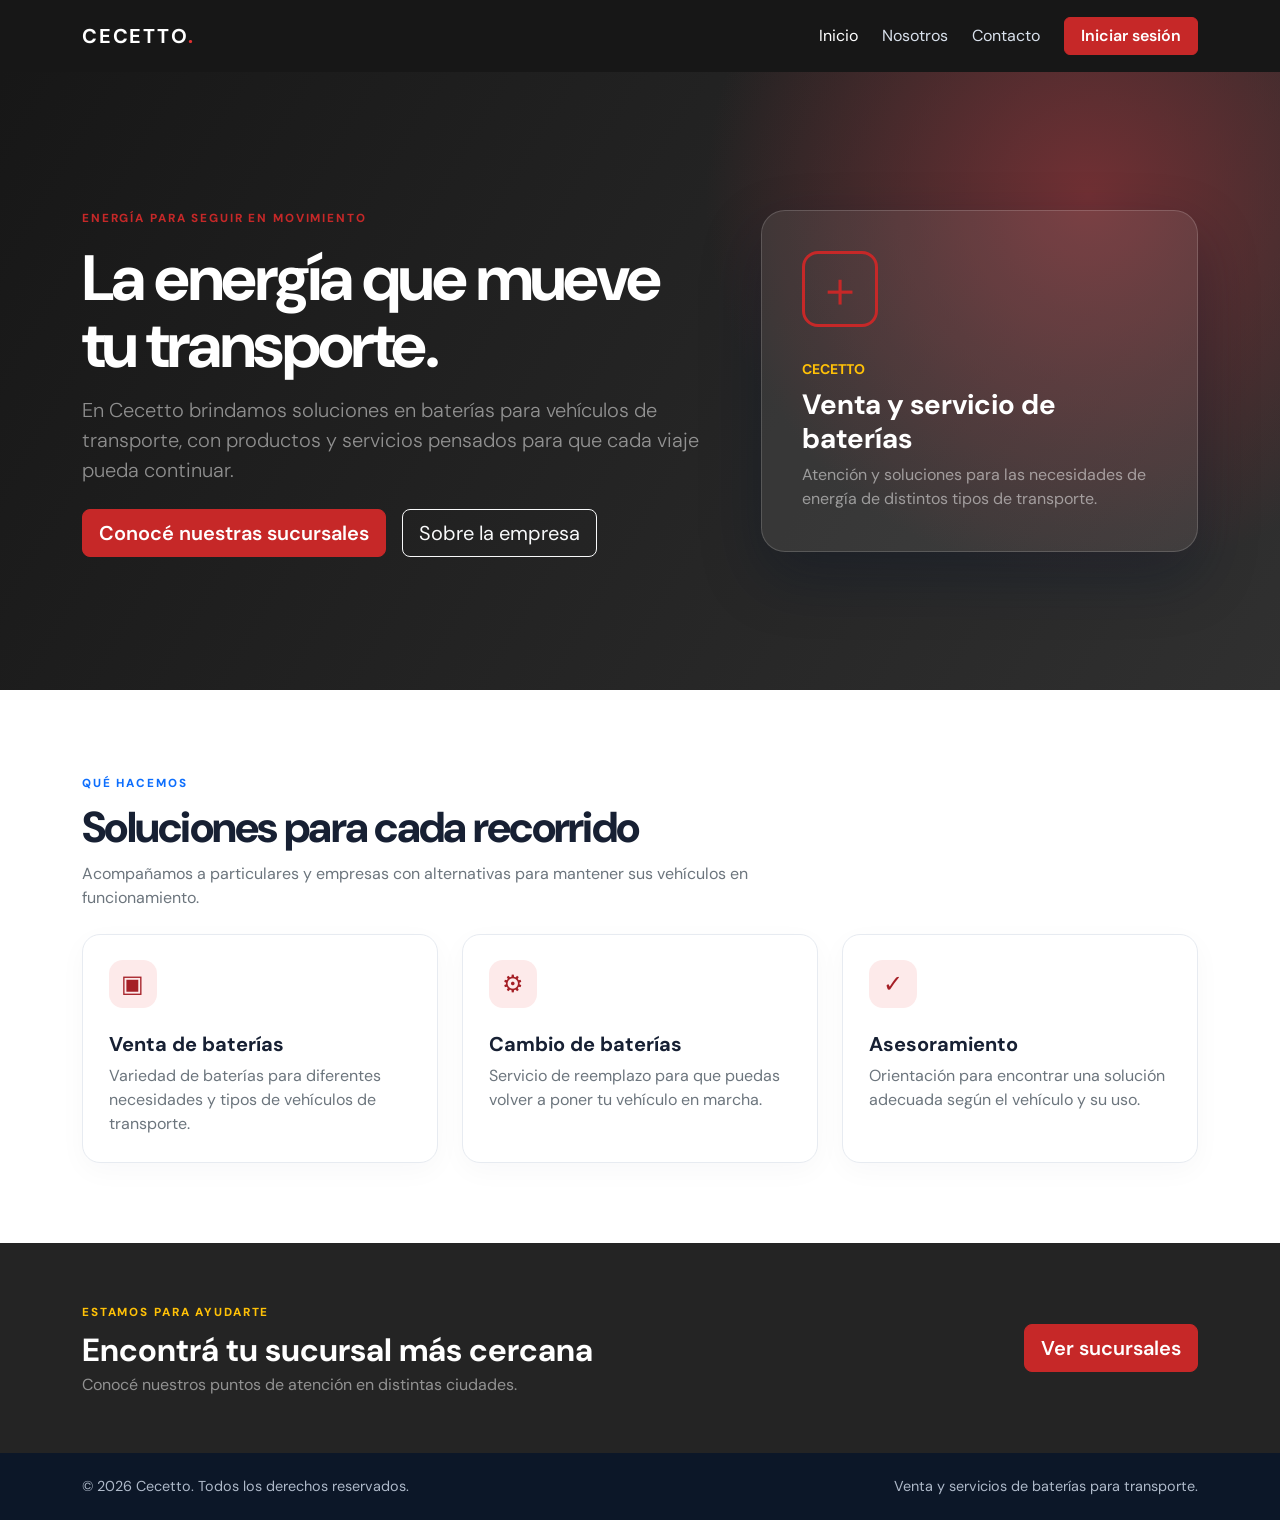
==== cecetto_frontend_rojo_negro/cecetto_frontend/index.html @ 1f848602 "Actualizacion de frontend y primera conexion con backend" ====
<!doctype html>
<html lang="es">
<head>
  <meta charset="utf-8">
  <meta name="viewport" content="width=device-width, initial-scale=1">
  <title>Cecetto | Baterías para transporte</title>
  <link href="https://cdn.jsdelivr.net/npm/bootstrap@5.3.3/dist/css/bootstrap.min.css" rel="stylesheet">
  <link rel="stylesheet" href="css/estilos.css">
</head>
<body>
<nav class="navbar navbar-expand-lg navbar-dark navbar-cecetto sticky-top">
  <div class="container">
    <a class="navbar-brand fw-bold" href="index.html">CECETTO<span class="brand-dot">.</span></a>
    <button class="navbar-toggler" type="button" data-bs-toggle="collapse" data-bs-target="#navMain" aria-controls="navMain" aria-expanded="false" aria-label="Abrir menú"><span class="navbar-toggler-icon"></span></button>
    <div class="collapse navbar-collapse" id="navMain">
  <ul class="navbar-nav ms-auto align-items-lg-center gap-lg-2">
    <li class="nav-item">
        <a class="nav-link active" href="index.html">Inicio</a>
    </li>
    <li class="nav-item">
        <a class="nav-link" href="nosotros.html">Nosotros</a>
    </li>
    <li class="nav-item">
        <a class="nav-link" href="contacto.html">Contacto</a>
    </li>
    <!-- Opciones exclusivas para empleados -->
    <li class="nav-item d-none" data-auth="employee">
        <a class="nav-link" href="crud-empleados.html">Empleados</a>
    </li>
    <li class="nav-item d-none" data-auth="employee">
        <a class="nav-link" href="gestion-servicios.html">Servicios</a>
    </li>
    <li class="nav-item ms-lg-2" data-auth="guest">
        <a class="btn btn-warning fw-semibold px-3" href="login.html">
            Iniciar sesión
        </a>
    </li>
    <li class="nav-item ms-lg-2 d-none" data-auth="employee">
        <a class="btn btn-outline-light btn btn-danger fw-semibold px-3" href="#" id="btnCerrarSesion">
            Cerrar sesión
        </a>
    </li>
</ul>
    </div>
  </div>
</nav>

<header class="hero">
  <div class="container py-5">
    <div class="row align-items-center min-vh-hero g-5">
      <div class="col-lg-7">
        <span class="eyebrow">ENERGÍA PARA SEGUIR EN MOVIMIENTO</span>
        <h1 class="display-3 fw-bold mt-3">La energía que mueve tu transporte.</h1>
        <p class="lead text-white-50 mt-3">En Cecetto brindamos soluciones en baterías para vehículos de transporte, con productos y servicios pensados para que cada viaje pueda continuar.</p>
        <div class="d-flex flex-wrap gap-3 mt-4">
          <a class="btn btn-warning btn-lg fw-semibold" href="contacto.html">Conocé nuestras sucursales</a>
          <a class="btn btn-outline-light btn-lg" href="nosotros.html">Sobre la empresa</a>
        </div>
      </div>
      <div class="col-lg-5">
        <div class="hero-panel">
          <div class="battery-icon">＋</div>
          <p class="small text-uppercase fw-bold text-warning mb-2">CECETTO</p>
          <h2 class="h3 fw-bold">Venta y servicio de baterías</h2>
          <p class="text-white-50 mb-0">Atención y soluciones para las necesidades de energía de distintos tipos de transporte.</p>
        </div>
      </div>
    </div>
  </div>
</header>

<main>
  <section class="section-padding">
    <div class="container">
      <div class="row align-items-end mb-4">
        <div class="col-lg-8">
          <span class="eyebrow text-primary">QUÉ HACEMOS</span>
          <h2 class="section-title mt-2">Soluciones para cada recorrido</h2>
          <p class="text-secondary mb-0">Acompañamos a particulares y empresas con alternativas para mantener sus vehículos en funcionamiento.</p>
        </div>
      </div>
      <div class="row g-4">
        <div class="col-md-4"><article class="feature-card h-100"><div class="feature-symbol">▣</div><h3 class="h5 fw-bold">Venta de baterías</h3><p class="text-secondary mb-0">Variedad de baterías para diferentes necesidades y tipos de vehículos de transporte.</p></article></div>
        <div class="col-md-4"><article class="feature-card h-100"><div class="feature-symbol">⚙</div><h3 class="h5 fw-bold">Cambio de baterías</h3><p class="text-secondary mb-0">Servicio de reemplazo para que puedas volver a poner tu vehículo en marcha.</p></article></div>
        <div class="col-md-4"><article class="feature-card h-100"><div class="feature-symbol">✓</div><h3 class="h5 fw-bold">Asesoramiento</h3><p class="text-secondary mb-0">Orientación para encontrar una solución adecuada según el vehículo y su uso.</p></article></div>
      </div>
    </div>
  </section>
  <section class="cta-band">
    <div class="container d-flex flex-column flex-lg-row justify-content-between align-items-lg-center gap-3">
      <div><span class="eyebrow text-warning">ESTAMOS PARA AYUDARTE</span><h2 class="h2 fw-bold text-white mt-2 mb-1">Encontrá tu sucursal más cercana</h2><p class="text-white-50 mb-0">Conocé nuestros puntos de atención en distintas ciudades.</p></div>
      <a href="contacto.html" class="btn btn-warning btn-lg fw-semibold">Ver sucursales</a>
    </div>
  </section>
</main>
<footer class="site-footer"><div class="container d-flex flex-column flex-md-row justify-content-between gap-2"><span>© 2026 Cecetto. Todos los derechos reservados.</span><span>Venta y servicios de baterías para transporte.</span></div></footer>
<script src="https://cdn.jsdelivr.net/npm/bootstrap@5.3.3/dist/js/bootstrap.bundle.min.js"></script>
<script src="JS/navbar.js"></script>
</body>
</html>
---- cecetto_frontend_rojo_negro/cecetto_frontend/css/estilos.css ----
/* =========================================================
   CECCETTO - ESTILOS GENERALES
   Colores principales: blanco, negro y rojo.
   ========================================================= */

/* Fuente utilizada en todo el sitio */
@import url('https://fonts.googleapis.com/css2?family=DM+Sans:wght@400;500;600;700;800&display=swap');

/* ---------------------------------------------------------
   1. VARIABLES DE COLOR
   Se definen una sola vez para poder cambiar el diseño
   desde este lugar sin tener que buscar cada color.
   --------------------------------------------------------- */
:root {
    --negro: #171717;
    --negro-secundario: #242424;
    --rojo: #c62828;
    --rojo-oscuro: #a51f26;
    --texto: #172033;
    --texto-suave: #667085;
    --borde: #e7ebf1;
    --fondo-rojo-claro: #fdeaea;
}

/* ---------------------------------------------------------
   2. CONFIGURACIÓN GENERAL
   --------------------------------------------------------- */
* {
    box-sizing: border-box;
}

body {
    font-family: 'DM Sans', Arial, sans-serif;
    color: var(--texto);
    background: #ffffff;
}

/* ---------------------------------------------------------
   3. BARRA DE NAVEGACIÓN
   --------------------------------------------------------- */
.navbar-cecetto {
    background: var(--negro);
    padding: 1rem 0;
}

.navbar-brand {
    letter-spacing: .09em;
    font-size: 1.25rem;
}

/* Punto rojo que acompaña al nombre de la marca */
.brand-dot {
    color: #e03131;
}

.navbar .nav-link {
    color: #d9e1ec;
}

.navbar .nav-link:hover,
.navbar .nav-link.active {
    color: #ffffff;
}

/* Adaptamos el botón de Bootstrap para usar el rojo de la marca */
.btn-warning {
    background: var(--rojo);
    border-color: var(--rojo);
    color: #ffffff;
}

.btn-warning:hover {
    background: var(--rojo-oscuro);
    border-color: var(--rojo-oscuro);
    color: #ffffff;
}

/* ---------------------------------------------------------
   4. PORTADA PRINCIPAL (HERO)
   --------------------------------------------------------- */
.hero {
    color: #ffffff;
    background:
        radial-gradient(circle at 85% 20%, #713034 0, transparent 32%),
        linear-gradient(120deg, #171717, #303030);
}

.min-vh-hero {
    min-height: 570px;
}

/* Texto pequeño que aparece arriba de algunos títulos */
.eyebrow {
    font-size: .73rem;
    letter-spacing: .16em;
    font-weight: 800;
    color: var(--rojo);
}

.hero h1 {
    max-width: 720px;
    line-height: 1.05;
    letter-spacing: -.04em;
}

/* Panel destacado que aparece dentro de la portada */
.hero-panel {
    background: rgba(255, 255, 255, .08);
    border: 1px solid rgba(255, 255, 255, .16);
    border-radius: 24px;
    padding: 2.5rem;
    box-shadow: 0 25px 60px #07132655;
}

.battery-icon {
    width: 76px;
    height: 76px;
    border: 3px solid var(--rojo);
    border-radius: 16px;
    color: var(--rojo);
    font-size: 3rem;
    display: grid;
    place-items: center;
    margin-bottom: 2rem;
}

/* ---------------------------------------------------------
   5. SECCIONES Y TÍTULOS
   --------------------------------------------------------- */
.section-padding {
    padding: 5rem 0;
}

.section-title {
    font-size: clamp(2rem, 4vw, 2.7rem);
    font-weight: 800;
    letter-spacing: -.04em;
}

/* ---------------------------------------------------------
   6. TARJETAS
   Estilos compartidos por tarjetas de servicios, información,
   integrantes y sucursales.
   --------------------------------------------------------- */
.feature-card,
.info-card,
.member-card,
.branch-card {
    border: 1px solid var(--borde);
    border-radius: 18px;
    padding: 1.6rem;
    background: #ffffff;
    box-shadow: 0 8px 28px #14213a08;
}

/* Efecto al pasar el mouse por las tarjetas de servicios */
.feature-card {
    transition: transform .2s, box-shadow .2s;
}

.feature-card:hover {
    transform: translateY(-4px);
    box-shadow: 0 15px 35px #14213a12;
}

.feature-symbol {
    width: 48px;
    height: 48px;
    border-radius: 14px;
    background: var(--fondo-rojo-claro);
    color: var(--rojo-oscuro);
    display: grid;
    place-items: center;
    font-size: 1.5rem;
    margin-bottom: 1.5rem;
}

/* ---------------------------------------------------------
   7. FRANJAS OSCURAS Y PIE DE PÁGINA
   --------------------------------------------------------- */
.cta-band {
    background: var(--negro-secundario);
    padding: 3.5rem 0;
}

.site-footer {
    background: #0c1728;
    color: #aeb9c9;
    padding: 1.4rem 0;
    font-size: .9rem;
}

.site-footer a {
    color: #ffffff;
    text-decoration: none;
}

/* ---------------------------------------------------------
   8. ENCABEZADOS DE PÁGINAS INTERNAS
   --------------------------------------------------------- */
.page-header {
    background: linear-gradient(115deg, #171717, #343434);
}

.domain-chip,
.branch-tag {
    display: inline-block;
    border-radius: 30px;
    background: var(--fondo-rojo-claro);
    color: var(--rojo-oscuro);
    padding: .45rem .8rem;
    font-size: .75rem;
    font-weight: 700;
}

/* ---------------------------------------------------------
   9. PÁGINA "NOSOTROS" E INTEGRANTES
   --------------------------------------------------------- */
.member-card {
    display: flex;
    align-items: center;
    gap: 1rem;
    padding: 1.1rem;
}

.member-avatar {
    width: 48px;
    height: 48px;
    border-radius: 50%;
    background: #fce8e8;
    color: var(--rojo-oscuro);
    display: grid;
    place-items: center;
    font-weight: 800;
}

/* Contenedor de la imagen del diagrama de base de datos */
.diagram-frame {
    background: #f7f9fc;
    border: 1px dashed #aab7c9;
    border-radius: 18px;
    padding: 1rem;
    text-align: center;
}

.diagram-frame img {
    width: 100%;
    max-height: 430px;
    object-fit: contain;
}

/* ---------------------------------------------------------
   10. PÁGINA DE CONTACTO Y SUCURSALES
   --------------------------------------------------------- */
.branch-card {
    padding: 1.5rem;
}

.branch-contact {
    border-top: 1px solid var(--borde);
    padding-top: .8rem;
    margin-top: .8rem;
    display: flex;
    flex-direction: column;
    gap: .2rem;
}

.branch-contact span {
    font-size: .75rem;
    color: var(--texto-suave);
}

.branch-contact a {
    color: var(--rojo-oscuro);
    font-weight: 700;
    text-decoration: none;
}

.branch-contact strong {
    font-size: .9rem;
}

.contact-note {
    border-radius: 18px;
    background: #f7f7f7;
    padding: 1.5rem 2rem;
    display: flex;
    justify-content: space-between;
    align-items: center;
    gap: 1rem;
}

/* ---------------------------------------------------------
   11. PÁGINA DE INICIO DE SESIÓN
   --------------------------------------------------------- */
.login-page {
    min-height: 100vh;
    background: linear-gradient(135deg, #f3f6fb, #e9eef6);
}

.login-wrap {
    min-height: calc(100vh - 150px);
    display: grid;
    place-items: center;
    padding-top: 3rem;
    padding-bottom: 3rem;
}

.login-card {
    background: #ffffff;
    border: 1px solid var(--borde);
    border-radius: 24px;
    padding: 2.5rem;
    width: min(100%, 480px);
    box-shadow: 0 25px 70px #13213a14;
}

.login-mark {
    width: 56px;
    height: 56px;
    border-radius: 16px;
    background: var(--negro);
    color: #ffffff;
    display: grid;
    place-items: center;
    font-size: 1.7rem;
    font-weight: 800;
    margin-bottom: 1.5rem;
}

/* Apariencia de los campos de formulario de Bootstrap */
.form-control {
    border-color: #d8dee8;
}

.form-control:focus {
    border-color: #d66;
    box-shadow: 0 0 0 .2rem #c6282820;
}

/* ---------------------------------------------------------
   12. DISEÑO RESPONSIVE
   Estas reglas se aplican en pantallas de celular y tablets
   pequeñas (cuando el ancho es menor a 768 píxeles).
   --------------------------------------------------------- */
@media (max-width: 767px) {
    .min-vh-hero {
        min-height: auto;
        padding-top: 3rem;
        padding-bottom: 3rem;
    }

    .section-padding {
        padding: 3.5rem 0;
    }

    .hero-panel {
        padding: 1.7rem;
    }

    .contact-note {
        align-items: flex-start;
        flex-direction: column;
    }

    .login-card {
        padding: 1.6rem;
    }
}
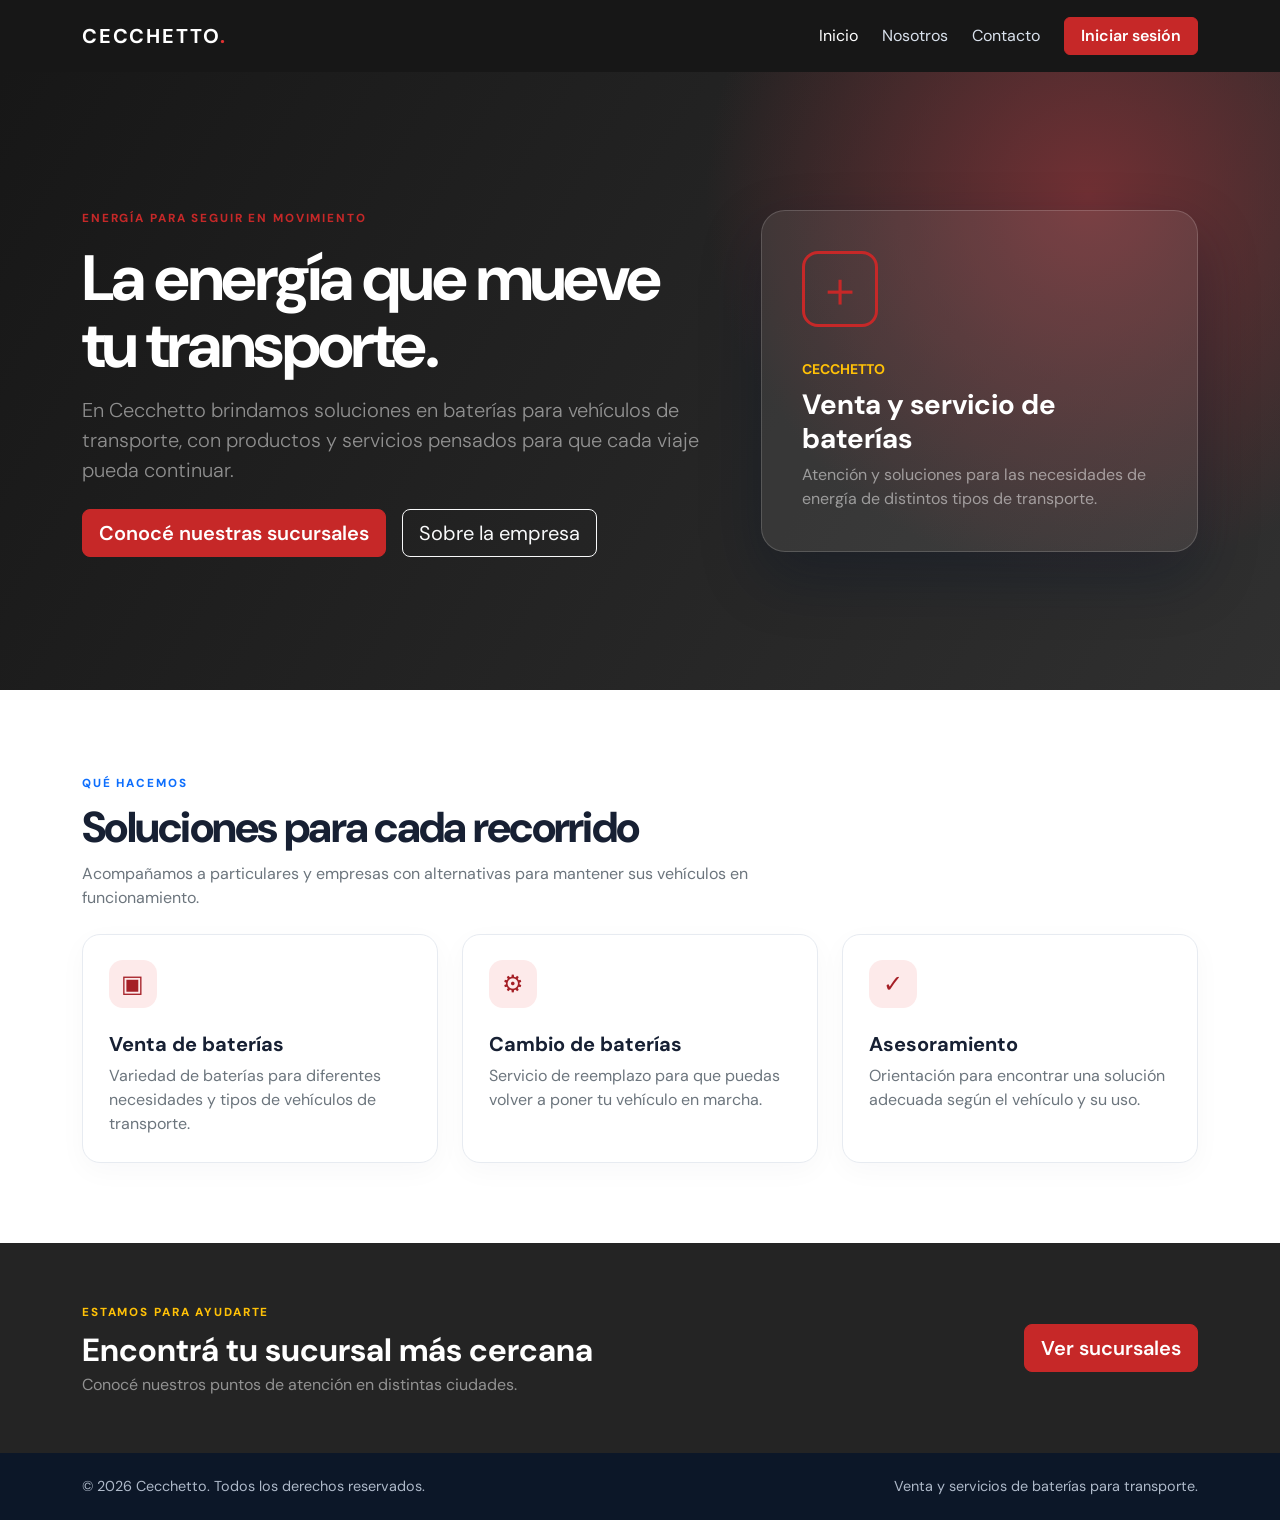
==== commit c51683b4: "Empleados casi terminado" ====
--- a/cecetto_frontend_rojo_negro/cecetto_frontend/index.html
+++ b/cecetto_frontend_rojo_negro/cecetto_frontend/index.html
@@ -3,14 +3,14 @@
 <head>
   <meta charset="utf-8">
   <meta name="viewport" content="width=device-width, initial-scale=1">
-  <title>Cecetto | Baterías para transporte</title>
+  <title>Cecchetto | Baterías para transporte</title>
   <link href="https://cdn.jsdelivr.net/npm/bootstrap@5.3.3/dist/css/bootstrap.min.css" rel="stylesheet">
   <link rel="stylesheet" href="css/estilos.css">
 </head>
 <body>
-<nav class="navbar navbar-expand-lg navbar-dark navbar-cecetto sticky-top">
+<nav class="navbar navbar-expand-lg navbar-dark navbar-cecchetto sticky-top">
   <div class="container">
-    <a class="navbar-brand fw-bold" href="index.html">CECETTO<span class="brand-dot">.</span></a>
+    <a class="navbar-brand fw-bold" href="index.html">CECCHETTO<span class="brand-dot">.</span></a>
     <button class="navbar-toggler" type="button" data-bs-toggle="collapse" data-bs-target="#navMain" aria-controls="navMain" aria-expanded="false" aria-label="Abrir menú"><span class="navbar-toggler-icon"></span></button>
     <div class="collapse navbar-collapse" id="navMain">
   <ul class="navbar-nav ms-auto align-items-lg-center gap-lg-2">
@@ -51,7 +51,7 @@
       <div class="col-lg-7">
         <span class="eyebrow">ENERGÍA PARA SEGUIR EN MOVIMIENTO</span>
         <h1 class="display-3 fw-bold mt-3">La energía que mueve tu transporte.</h1>
-        <p class="lead text-white-50 mt-3">En Cecetto brindamos soluciones en baterías para vehículos de transporte, con productos y servicios pensados para que cada viaje pueda continuar.</p>
+        <p class="lead text-white-50 mt-3">En Cecchetto brindamos soluciones en baterías para vehículos de transporte, con productos y servicios pensados para que cada viaje pueda continuar.</p>
         <div class="d-flex flex-wrap gap-3 mt-4">
           <a class="btn btn-warning btn-lg fw-semibold" href="contacto.html">Conocé nuestras sucursales</a>
           <a class="btn btn-outline-light btn-lg" href="nosotros.html">Sobre la empresa</a>
@@ -60,7 +60,7 @@
       <div class="col-lg-5">
         <div class="hero-panel">
           <div class="battery-icon">＋</div>
-          <p class="small text-uppercase fw-bold text-warning mb-2">CECETTO</p>
+          <p class="small text-uppercase fw-bold text-warning mb-2">CECCHETTO</p>
           <h2 class="h3 fw-bold">Venta y servicio de baterías</h2>
           <p class="text-white-50 mb-0">Atención y soluciones para las necesidades de energía de distintos tipos de transporte.</p>
         </div>
@@ -93,7 +93,7 @@
     </div>
   </section>
 </main>
-<footer class="site-footer"><div class="container d-flex flex-column flex-md-row justify-content-between gap-2"><span>© 2026 Cecetto. Todos los derechos reservados.</span><span>Venta y servicios de baterías para transporte.</span></div></footer>
+<footer class="site-footer"><div class="container d-flex flex-column flex-md-row justify-content-between gap-2"><span>© 2026 Cecchetto. Todos los derechos reservados.</span><span>Venta y servicios de baterías para transporte.</span></div></footer>
 <script src="https://cdn.jsdelivr.net/npm/bootstrap@5.3.3/dist/js/bootstrap.bundle.min.js"></script>
 <script src="JS/navbar.js"></script>
 </body>
--- a/cecetto_frontend_rojo_negro/cecetto_frontend/css/estilos.css
+++ b/cecetto_frontend_rojo_negro/cecetto_frontend/css/estilos.css
@@ -38,7 +38,7 @@
 /* ---------------------------------------------------------
    3. BARRA DE NAVEGACIÓN
    --------------------------------------------------------- */
-.navbar-cecetto {
+.navbar-cecchetto {
     background: var(--negro);
     padding: 1rem 0;
 }
